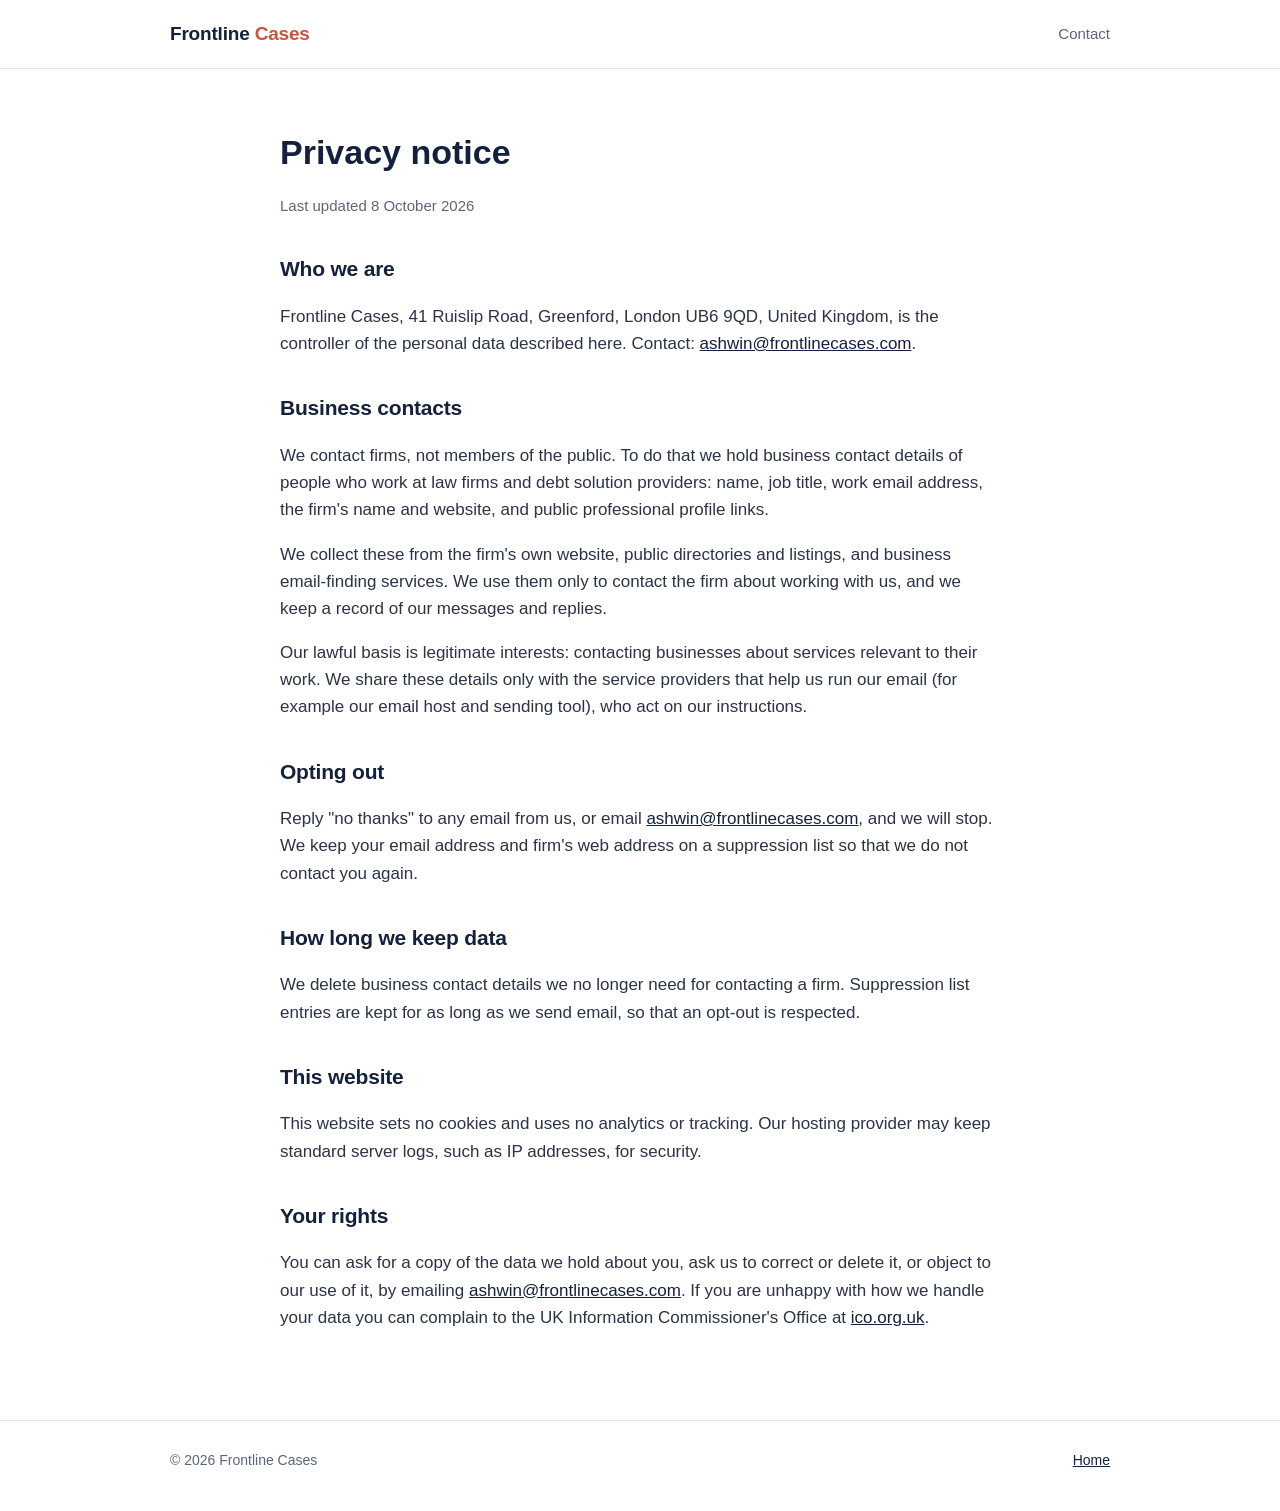
==== privacy.html @ e66d5c88 "Frontline Cases website Co-Authored-By: Claude Opus 5.5 <noreply@anthropic.com>" ====
<!doctype html>
<html lang="en">
<head>
<meta charset="utf-8">
<meta name="viewport" content="width=device-width, initial-scale=1">
<title>Privacy | Frontline Cases</title>
<link rel="stylesheet" href="style.css">
</head>
<body>

<header class="site">
  <div class="wrap">
    <a class="brand" href="/">Frontline<span> Cases</span></a>
    <nav><a href="/#contact">Contact</a></nav>
  </div>
</header>

<main class="doc">
  <div class="wrap">
    <h1>Privacy notice</h1>
    <p class="updated">Last updated 8 October 2026</p>

    <h2>Who we are</h2>
    <p>Frontline Cases, 41 Ruislip Road, Greenford, London UB6 9QD, United Kingdom, is the controller of the personal data described here. Contact: <a href="mailto:ashwin@frontlinecases.com">ashwin@frontlinecases.com</a>.</p>

    <h2>Business contacts</h2>
    <p>We contact firms, not members of the public. To do that we hold business contact details of people who work at law firms and debt solution providers: name, job title, work email address, the firm's name and website, and public professional profile links.</p>
    <p>We collect these from the firm's own website, public directories and listings, and business email-finding services. We use them only to contact the firm about working with us, and we keep a record of our messages and replies.</p>
    <p>Our lawful basis is legitimate interests: contacting businesses about services relevant to their work. We share these details only with the service providers that help us run our email (for example our email host and sending tool), who act on our instructions.</p>

    <h2>Opting out</h2>
    <p>Reply "no thanks" to any email from us, or email <a href="mailto:ashwin@frontlinecases.com">ashwin@frontlinecases.com</a>, and we will stop. We keep your email address and firm's web address on a suppression list so that we do not contact you again.</p>

    <h2>How long we keep data</h2>
    <p>We delete business contact details we no longer need for contacting a firm. Suppression list entries are kept for as long as we send email, so that an opt-out is respected.</p>

    <h2>This website</h2>
    <p>This website sets no cookies and uses no analytics or tracking. Our hosting provider may keep standard server logs, such as IP addresses, for security.</p>

    <h2>Your rights</h2>
    <p>You can ask for a copy of the data we hold about you, ask us to correct or delete it, or object to our use of it, by emailing <a href="mailto:ashwin@frontlinecases.com">ashwin@frontlinecases.com</a>. If you are unhappy with how we handle your data you can complain to the UK Information Commissioner's Office at <a href="https://ico.org.uk">ico.org.uk</a>.</p>
  </div>
</main>

<footer class="site">
  <div class="wrap">
    <span>&copy; 2026 Frontline Cases</span>
    <a href="/">Home</a>
  </div>
</footer>

</body>
</html>
---- style.css ----
:root {
  --ink: #14213d;
  --text: #2b3346;
  --muted: #5d6679;
  --line: #e3e6ec;
  --bg: #ffffff;
  --soft: #f5f6f9;
  --accent: #c8553d;
  --max: 980px;
}
* { box-sizing: border-box; }
html { -webkit-text-size-adjust: 100%; }
body {
  margin: 0;
  background: var(--bg);
  color: var(--text);
  font: 17px/1.6 -apple-system, BlinkMacSystemFont, "Segoe UI", Roboto, "Helvetica Neue", Arial, sans-serif;
}
a { color: var(--ink); }
.wrap { max-width: var(--max); margin: 0 auto; padding: 0 20px; }

header.site { border-bottom: 1px solid var(--line); }
header.site .wrap { display: flex; align-items: center; justify-content: space-between; height: 68px; }
.brand { font-weight: 700; font-size: 19px; color: var(--ink); text-decoration: none; letter-spacing: -0.01em; }
.brand span { color: var(--accent); }
nav a { margin-left: 22px; text-decoration: none; color: var(--muted); font-size: 15px; }
nav a:hover { color: var(--ink); }

.hero { padding: 88px 0 72px; background: var(--soft); border-bottom: 1px solid var(--line); }
.hero h1 { font-size: 42px; line-height: 1.15; color: var(--ink); margin: 0 0 18px; max-width: 760px; letter-spacing: -0.02em; }
.hero p { font-size: 19px; color: var(--muted); margin: 0 0 30px; max-width: 640px; }
.btn { display: inline-block; background: var(--ink); color: #fff; text-decoration: none; padding: 13px 24px; border-radius: 6px; font-weight: 600; font-size: 16px; }
.btn:hover { background: #22325a; }

section { padding: 64px 0; }
section + section { border-top: 1px solid var(--line); }
h2 { font-size: 28px; color: var(--ink); margin: 0 0 10px; letter-spacing: -0.01em; }
.lead { color: var(--muted); margin: 0 0 34px; max-width: 640px; }

.grid { display: grid; grid-template-columns: repeat(3, 1fr); gap: 20px; }
.card { border: 1px solid var(--line); border-radius: 8px; padding: 24px; background: #fff; }
.card .tag { font-size: 12px; font-weight: 700; letter-spacing: 0.08em; text-transform: uppercase; color: var(--accent); }
.card h3 { margin: 8px 0 8px; font-size: 19px; color: var(--ink); }
.card p { margin: 0; color: var(--muted); font-size: 16px; }

ol.steps { list-style: none; counter-reset: s; padding: 0; margin: 0; display: grid; grid-template-columns: repeat(3, 1fr); gap: 20px; }
ol.steps li { counter-increment: s; padding-top: 6px; }
ol.steps li::before { content: counter(s); display: inline-flex; width: 32px; height: 32px; border-radius: 50%; background: var(--ink); color: #fff; font-weight: 700; align-items: center; justify-content: center; margin-bottom: 12px; }
ol.steps h3 { margin: 0 0 6px; font-size: 18px; color: var(--ink); }
ol.steps p { margin: 0; color: var(--muted); font-size: 16px; }

.contact { background: var(--soft); }
.contact address { font-style: normal; color: var(--muted); margin-top: 20px; }

footer.site { padding: 28px 0 40px; border-top: 1px solid var(--line); font-size: 14px; color: var(--muted); }
footer.site .wrap { display: flex; justify-content: space-between; gap: 16px; flex-wrap: wrap; }

.doc { padding: 56px 0 72px; }
.doc .wrap { max-width: 760px; }
.doc h1 { font-size: 34px; color: var(--ink); margin: 0 0 6px; }
.doc h2 { font-size: 21px; margin-top: 34px; }
.doc .updated { color: var(--muted); font-size: 15px; margin-bottom: 26px; }

@media (max-width: 760px) {
  .hero { padding: 56px 0 48px; }
  .hero h1 { font-size: 31px; }
  .grid, ol.steps { grid-template-columns: 1fr; }
  nav a { margin-left: 14px; }
  section { padding: 48px 0; }
}
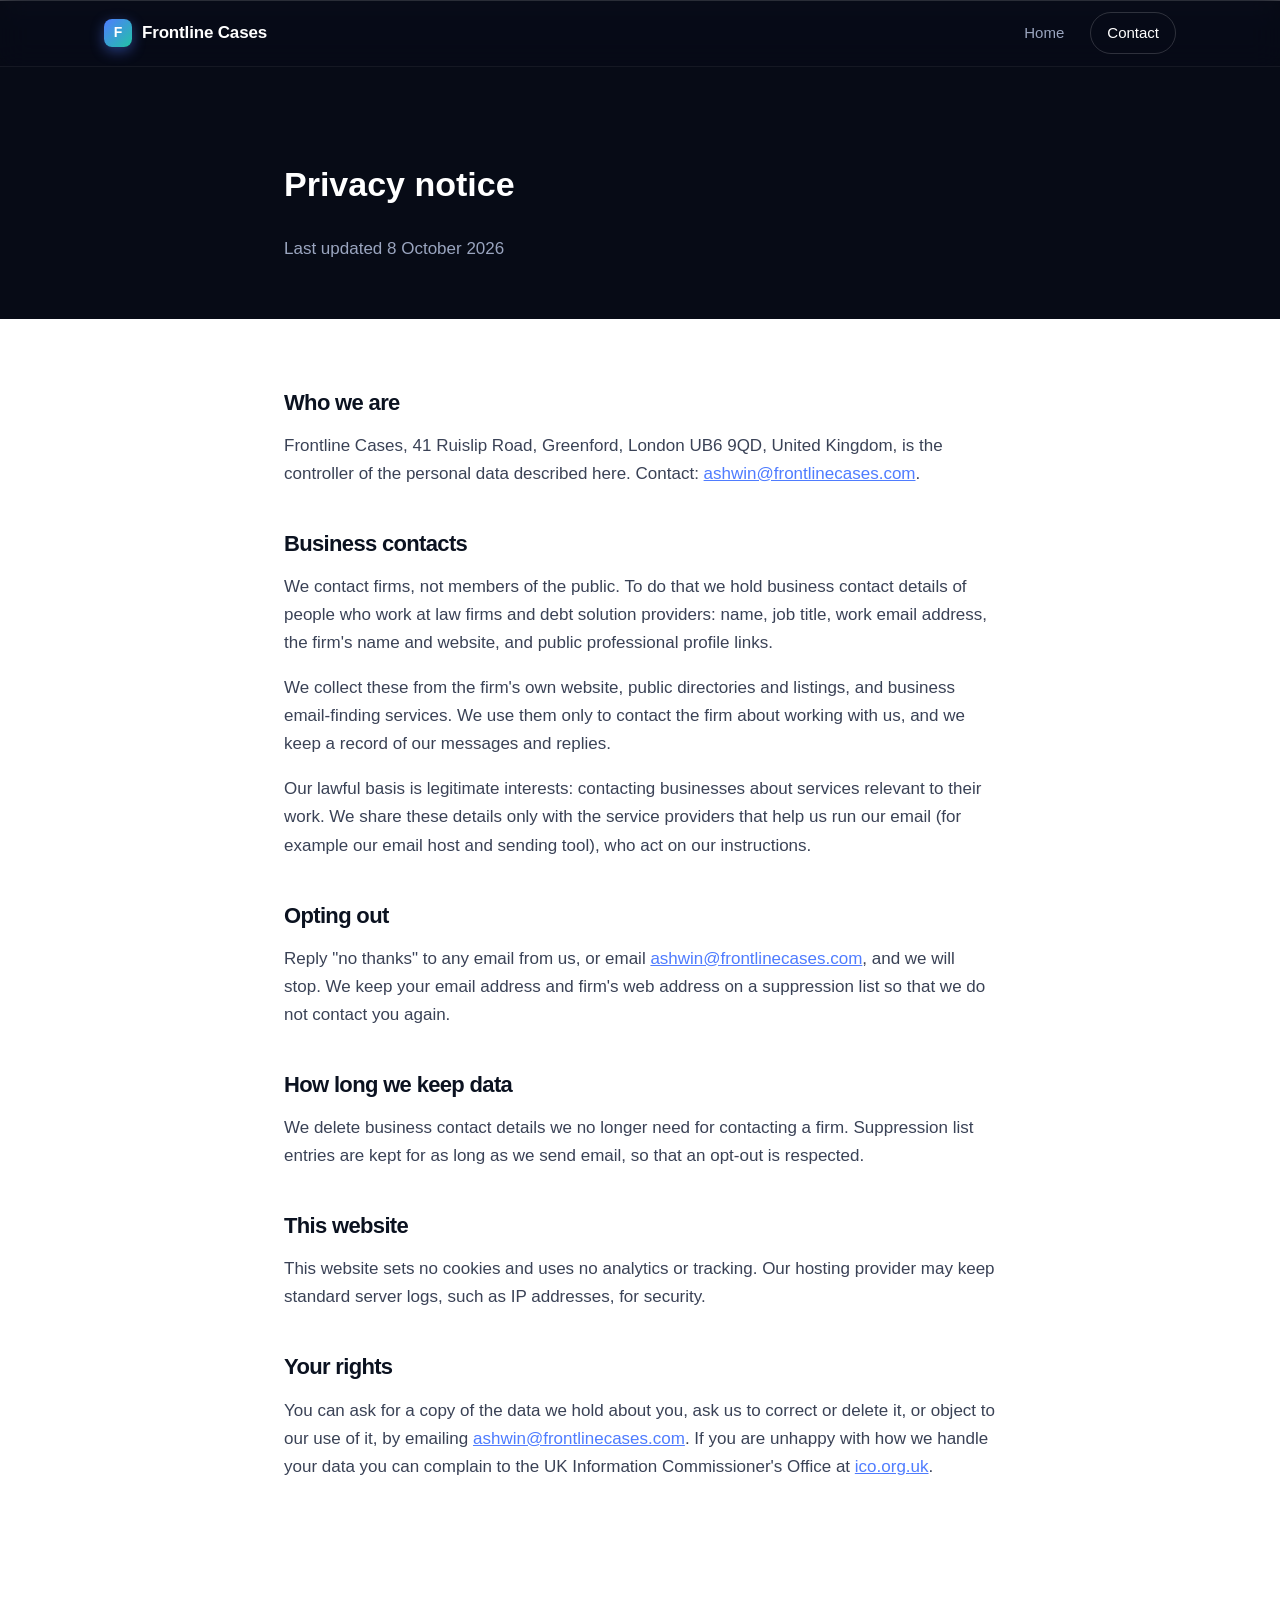
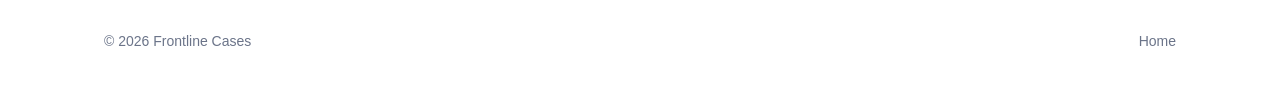
==== commit c95da80f: "Redesign: dark gradient hero, icon cards, contact panel, dark mode Co-Authored-By: Claude Opus 5.5 <" ====
--- a/privacy.html
+++ b/privacy.html
@@ -4,21 +4,28 @@
 <meta charset="utf-8">
 <meta name="viewport" content="width=device-width, initial-scale=1">
 <title>Privacy | Frontline Cases</title>
+<meta name="theme-color" content="#070b16">
+<link rel="icon" href="data:image/svg+xml,%3Csvg xmlns='http://www.w3.org/2000/svg' viewBox='0 0 32 32'%3E%3Cdefs%3E%3ClinearGradient id='g' x1='0' y1='0' x2='1' y2='1'%3E%3Cstop offset='0' stop-color='%234f7cff'/%3E%3Cstop offset='1' stop-color='%2322c3a6'/%3E%3C/linearGradient%3E%3C/defs%3E%3Crect width='32' height='32' rx='8' fill='url(%23g)'/%3E%3Ctext x='16' y='22' font-family='Arial' font-weight='800' font-size='16' fill='white' text-anchor='middle'%3EF%3C/text%3E%3C/svg%3E">
 <link rel="stylesheet" href="style.css">
 </head>
 <body>
 
 <header class="site">
   <div class="wrap">
-    <a class="brand" href="/">Frontline<span> Cases</span></a>
-    <nav><a href="/#contact">Contact</a></nav>
+    <a class="brand" href="/"><span class="mark">F</span>Frontline Cases</a>
+    <nav><a href="/">Home</a><a class="pill" href="/#contact">Contact</a></nav>
   </div>
 </header>
 
+<div class="doc-hero">
+  <div class="wrap" style="max-width:760px">
+    <h1>Privacy notice</h1>
+    <p class="updated">Last updated 8 October 2026</p>
+  </div>
+</div>
+
 <main class="doc">
   <div class="wrap">
-    <h1>Privacy notice</h1>
-    <p class="updated">Last updated 8 October 2026</p>
 
     <h2>Who we are</h2>
     <p>Frontline Cases, 41 Ruislip Road, Greenford, London UB6 9QD, United Kingdom, is the controller of the personal data described here. Contact: <a href="mailto:ashwin@frontlinecases.com">ashwin@frontlinecases.com</a>.</p>
--- a/style.css
+++ b/style.css
@@ -1,70 +1,205 @@
 :root {
-  --ink: #14213d;
-  --text: #2b3346;
-  --muted: #5d6679;
-  --line: #e3e6ec;
   --bg: #ffffff;
-  --soft: #f5f6f9;
-  --accent: #c8553d;
-  --max: 980px;
-}
+  --bg-soft: #f6f7fb;
+  --ink: #0b1220;
+  --text: #3a4256;
+  --muted: #6b7489;
+  --line: rgba(11, 18, 32, 0.08);
+  --card: #ffffff;
+  --accent: #4f7cff;
+  --accent-2: #22c3a6;
+  --hero-bg: #070b16;
+  --hero-text: #e8ecf6;
+  --hero-muted: #9aa5bf;
+  --radius: 16px;
+  --max: 1120px;
+  --shadow: 0 1px 2px rgba(11, 18, 32, 0.04), 0 8px 24px rgba(11, 18, 32, 0.06);
+}
+@media (prefers-color-scheme: dark) {
+  :root {
+    --bg: #0a0f1c;
+    --bg-soft: #0e1424;
+    --ink: #eef1f8;
+    --text: #c3cadb;
+    --muted: #8e98b0;
+    --line: rgba(255, 255, 255, 0.08);
+    --card: #111829;
+    --shadow: 0 1px 2px rgba(0, 0, 0, 0.3), 0 8px 24px rgba(0, 0, 0, 0.25);
+  }
+}
+
 * { box-sizing: border-box; }
-html { -webkit-text-size-adjust: 100%; }
+html { -webkit-text-size-adjust: 100%; scroll-behavior: smooth; }
 body {
   margin: 0;
   background: var(--bg);
   color: var(--text);
-  font: 17px/1.6 -apple-system, BlinkMacSystemFont, "Segoe UI", Roboto, "Helvetica Neue", Arial, sans-serif;
-}
-a { color: var(--ink); }
-.wrap { max-width: var(--max); margin: 0 auto; padding: 0 20px; }
-
-header.site { border-bottom: 1px solid var(--line); }
-header.site .wrap { display: flex; align-items: center; justify-content: space-between; height: 68px; }
-.brand { font-weight: 700; font-size: 19px; color: var(--ink); text-decoration: none; letter-spacing: -0.01em; }
-.brand span { color: var(--accent); }
-nav a { margin-left: 22px; text-decoration: none; color: var(--muted); font-size: 15px; }
-nav a:hover { color: var(--ink); }
-
-.hero { padding: 88px 0 72px; background: var(--soft); border-bottom: 1px solid var(--line); }
-.hero h1 { font-size: 42px; line-height: 1.15; color: var(--ink); margin: 0 0 18px; max-width: 760px; letter-spacing: -0.02em; }
-.hero p { font-size: 19px; color: var(--muted); margin: 0 0 30px; max-width: 640px; }
-.btn { display: inline-block; background: var(--ink); color: #fff; text-decoration: none; padding: 13px 24px; border-radius: 6px; font-weight: 600; font-size: 16px; }
-.btn:hover { background: #22325a; }
-
-section { padding: 64px 0; }
-section + section { border-top: 1px solid var(--line); }
-h2 { font-size: 28px; color: var(--ink); margin: 0 0 10px; letter-spacing: -0.01em; }
-.lead { color: var(--muted); margin: 0 0 34px; max-width: 640px; }
+  font: 17px/1.65 Inter, ui-sans-serif, -apple-system, BlinkMacSystemFont, "Segoe UI Variable", "Segoe UI", Roboto, "Helvetica Neue", Arial, sans-serif;
+  -webkit-font-smoothing: antialiased;
+}
+a { color: inherit; }
+.wrap { max-width: var(--max); margin: 0 auto; padding: 0 24px; }
+
+/* Header */
+header.site {
+  position: sticky; top: 0; z-index: 10;
+  background: rgba(7, 11, 22, 0.72);
+  backdrop-filter: saturate(160%) blur(14px);
+  -webkit-backdrop-filter: saturate(160%) blur(14px);
+  border-bottom: 1px solid rgba(255, 255, 255, 0.06);
+}
+header.site .wrap { display: flex; align-items: center; justify-content: space-between; height: 66px; }
+.brand { display: inline-flex; align-items: center; gap: 10px; font-weight: 700; font-size: 17px; color: #fff; text-decoration: none; letter-spacing: -0.01em; }
+.brand .mark {
+  width: 28px; height: 28px; border-radius: 8px;
+  background: linear-gradient(135deg, var(--accent), var(--accent-2));
+  display: inline-grid; place-items: center; color: #fff; font-size: 14px; font-weight: 800;
+  box-shadow: 0 4px 14px rgba(79, 124, 255, 0.45);
+}
+nav { display: flex; align-items: center; gap: 26px; }
+nav a { text-decoration: none; color: var(--hero-muted); font-size: 15px; transition: color .15s; }
+nav a:hover { color: #fff; }
+nav a.pill { color: #fff; padding: 8px 16px; border-radius: 999px; border: 1px solid rgba(255, 255, 255, 0.16); }
+nav a.pill:hover { background: rgba(255, 255, 255, 0.08); }
+
+/* Hero */
+.hero {
+  position: relative; overflow: hidden;
+  background: var(--hero-bg); color: var(--hero-text);
+  padding: 120px 0 128px; margin-top: -66px; padding-top: 186px;
+}
+.hero::before {
+  content: ""; position: absolute; inset: -20% -10% auto -10%; height: 140%;
+  background:
+    radial-gradient(40% 50% at 18% 30%, rgba(79, 124, 255, 0.35), transparent 70%),
+    radial-gradient(35% 45% at 82% 20%, rgba(34, 195, 166, 0.22), transparent 70%),
+    radial-gradient(30% 40% at 60% 90%, rgba(124, 92, 255, 0.18), transparent 70%);
+  filter: blur(10px); pointer-events: none;
+}
+.hero::after {
+  content: ""; position: absolute; inset: 0;
+  background-image: linear-gradient(rgba(255,255,255,0.04) 1px, transparent 1px), linear-gradient(90deg, rgba(255,255,255,0.04) 1px, transparent 1px);
+  background-size: 56px 56px;
+  mask-image: radial-gradient(70% 60% at 50% 40%, #000 30%, transparent 80%);
+  -webkit-mask-image: radial-gradient(70% 60% at 50% 40%, #000 30%, transparent 80%);
+  pointer-events: none;
+}
+.hero .wrap { position: relative; z-index: 1; }
+.eyebrow {
+  display: inline-flex; align-items: center; gap: 8px;
+  font-size: 13px; font-weight: 600; letter-spacing: 0.04em;
+  color: var(--hero-text); padding: 6px 14px; border-radius: 999px;
+  background: rgba(255, 255, 255, 0.06); border: 1px solid rgba(255, 255, 255, 0.1);
+  margin-bottom: 26px;
+}
+.eyebrow .dot { width: 7px; height: 7px; border-radius: 50%; background: var(--accent-2); box-shadow: 0 0 10px var(--accent-2); }
+.hero h1 {
+  font-size: clamp(38px, 6vw, 68px); line-height: 1.04; letter-spacing: -0.035em;
+  margin: 0 0 24px; max-width: 900px; font-weight: 750; color: #fff;
+}
+.hero h1 .grad {
+  background: linear-gradient(90deg, #8fb0ff, #6fe3cc);
+  -webkit-background-clip: text; background-clip: text; color: transparent;
+}
+.hero p { font-size: clamp(17px, 2vw, 20px); color: var(--hero-muted); margin: 0 0 40px; max-width: 640px; }
+.actions { display: flex; gap: 14px; flex-wrap: wrap; }
+.btn {
+  display: inline-flex; align-items: center; gap: 8px;
+  text-decoration: none; padding: 14px 24px; border-radius: 12px; font-weight: 600; font-size: 16px;
+  transition: transform .15s, box-shadow .15s, background .15s;
+}
+.btn.primary { background: #fff; color: #0b1220; box-shadow: 0 8px 30px rgba(79, 124, 255, 0.35); }
+.btn.primary:hover { transform: translateY(-1px); box-shadow: 0 12px 36px rgba(79, 124, 255, 0.45); }
+.btn.ghost { color: #fff; border: 1px solid rgba(255, 255, 255, 0.18); }
+.btn.ghost:hover { background: rgba(255, 255, 255, 0.07); }
+.regions { display: flex; gap: 28px; margin-top: 64px; color: var(--hero-muted); font-size: 14px; flex-wrap: wrap; }
+.regions span { display: inline-flex; align-items: center; gap: 8px; }
+.regions b { color: #fff; font-weight: 600; }
+
+/* Sections */
+section { padding: 112px 0; scroll-margin-top: 66px; }
+.kicker { font-size: 13px; font-weight: 700; letter-spacing: 0.12em; text-transform: uppercase; color: var(--accent); margin-bottom: 14px; }
+h2 { font-size: clamp(30px, 4vw, 44px); line-height: 1.1; color: var(--ink); margin: 0 0 16px; letter-spacing: -0.03em; font-weight: 720; }
+.lead { color: var(--muted); margin: 0 0 56px; max-width: 620px; font-size: 18px; }
 
 .grid { display: grid; grid-template-columns: repeat(3, 1fr); gap: 20px; }
-.card { border: 1px solid var(--line); border-radius: 8px; padding: 24px; background: #fff; }
-.card .tag { font-size: 12px; font-weight: 700; letter-spacing: 0.08em; text-transform: uppercase; color: var(--accent); }
-.card h3 { margin: 8px 0 8px; font-size: 19px; color: var(--ink); }
+.card {
+  position: relative; border: 1px solid var(--line); border-radius: var(--radius); padding: 32px 28px;
+  background: var(--card); box-shadow: var(--shadow);
+  transition: transform .2s, box-shadow .2s, border-color .2s;
+}
+.card:hover { transform: translateY(-3px); border-color: rgba(79, 124, 255, 0.35); }
+.icon {
+  width: 46px; height: 46px; border-radius: 12px; display: grid; place-items: center; margin-bottom: 22px;
+  background: linear-gradient(135deg, rgba(79, 124, 255, 0.14), rgba(34, 195, 166, 0.14)); color: var(--accent);
+}
+.icon svg { width: 22px; height: 22px; }
+.card .tag { font-size: 12px; font-weight: 700; letter-spacing: 0.1em; text-transform: uppercase; color: var(--muted); }
+.card h3 { margin: 6px 0 10px; font-size: 20px; color: var(--ink); letter-spacing: -0.01em; }
 .card p { margin: 0; color: var(--muted); font-size: 16px; }
 
+.alt { background: var(--bg-soft); border-top: 1px solid var(--line); border-bottom: 1px solid var(--line); }
 ol.steps { list-style: none; counter-reset: s; padding: 0; margin: 0; display: grid; grid-template-columns: repeat(3, 1fr); gap: 20px; }
-ol.steps li { counter-increment: s; padding-top: 6px; }
-ol.steps li::before { content: counter(s); display: inline-flex; width: 32px; height: 32px; border-radius: 50%; background: var(--ink); color: #fff; font-weight: 700; align-items: center; justify-content: center; margin-bottom: 12px; }
-ol.steps h3 { margin: 0 0 6px; font-size: 18px; color: var(--ink); }
+ol.steps li { counter-increment: s; padding: 32px 28px; border-radius: var(--radius); background: var(--card); border: 1px solid var(--line); }
+ol.steps li::before {
+  content: "0" counter(s); display: block; font-size: 14px; font-weight: 700; letter-spacing: 0.08em;
+  background: linear-gradient(90deg, var(--accent), var(--accent-2));
+  -webkit-background-clip: text; background-clip: text; color: transparent; margin-bottom: 18px;
+}
+ol.steps h3 { margin: 0 0 8px; font-size: 20px; color: var(--ink); letter-spacing: -0.01em; }
 ol.steps p { margin: 0; color: var(--muted); font-size: 16px; }
 
-.contact { background: var(--soft); }
-.contact address { font-style: normal; color: var(--muted); margin-top: 20px; }
-
-footer.site { padding: 28px 0 40px; border-top: 1px solid var(--line); font-size: 14px; color: var(--muted); }
+.note { margin-top: 28px; color: var(--muted); font-size: 15px; display: flex; gap: 10px; align-items: center; }
+.note svg { width: 18px; height: 18px; color: var(--accent-2); flex: none; }
+
+/* Contact band */
+.cta {
+  position: relative; overflow: hidden; border-radius: 24px; padding: 64px 56px;
+  background: var(--hero-bg); color: var(--hero-text);
+  display: grid; grid-template-columns: 1.3fr 1fr; gap: 40px; align-items: center;
+}
+.cta::before {
+  content: ""; position: absolute; inset: 0;
+  background: radial-gradient(50% 80% at 0% 0%, rgba(79, 124, 255, 0.35), transparent 70%),
+              radial-gradient(40% 70% at 100% 100%, rgba(34, 195, 166, 0.25), transparent 70%);
+  pointer-events: none;
+}
+.cta > * { position: relative; }
+.cta h2 { color: #fff; margin-bottom: 12px; }
+.cta p { color: var(--hero-muted); margin: 0 0 28px; font-size: 18px; }
+.cta address { font-style: normal; color: var(--hero-muted); font-size: 15px; line-height: 1.8; padding-left: 28px; border-left: 1px solid rgba(255, 255, 255, 0.12); }
+.cta address b { color: #fff; font-weight: 600; }
+
+/* Footer */
+footer.site { padding: 36px 0 48px; font-size: 14px; color: var(--muted); }
 footer.site .wrap { display: flex; justify-content: space-between; gap: 16px; flex-wrap: wrap; }
-
-.doc { padding: 56px 0 72px; }
+footer.site a { text-decoration: none; }
+footer.site a:hover { color: var(--ink); }
+
+/* Document pages */
+.doc { padding: 72px 0 96px; }
 .doc .wrap { max-width: 760px; }
-.doc h1 { font-size: 34px; color: var(--ink); margin: 0 0 6px; }
-.doc h2 { font-size: 21px; margin-top: 34px; }
-.doc .updated { color: var(--muted); font-size: 15px; margin-bottom: 26px; }
-
-@media (max-width: 760px) {
-  .hero { padding: 56px 0 48px; }
-  .hero h1 { font-size: 31px; }
+.doc h1 { font-size: clamp(32px, 4vw, 44px); color: var(--ink); margin: 0 0 8px; letter-spacing: -0.03em; }
+.doc h2 { font-size: 22px; margin: 44px 0 10px; }
+.doc .wrap > h2:first-child { margin-top: 0; }
+.doc a { color: var(--accent); }
+.doc .updated { color: var(--muted); font-size: 15px; margin-bottom: 30px; }
+.doc-hero { background: var(--hero-bg); margin-top: -66px; padding: 132px 0 56px; color: var(--hero-text); }
+.doc-hero h1 { color: #fff; }
+.doc-hero .updated { color: var(--hero-muted); margin: 0; }
+
+@media (max-width: 860px) {
   .grid, ol.steps { grid-template-columns: 1fr; }
-  nav a { margin-left: 14px; }
-  section { padding: 48px 0; }
-}
+  .cta { grid-template-columns: 1fr; padding: 44px 28px; }
+  .cta address { padding-left: 0; border-left: 0; padding-top: 24px; border-top: 1px solid rgba(255, 255, 255, 0.12); }
+  section { padding: 80px 0; }
+  nav a:not(.pill) { display: none; }
+}
+@media (max-width: 560px) {
+  .wrap { padding: 0 16px; }
+  .hero { padding-top: 140px; padding-bottom: 88px; }
+  .regions { margin-top: 44px; gap: 16px; }
+}
+@media (prefers-reduced-motion: reduce) {
+  * { transition: none !important; scroll-behavior: auto !important; }
+}
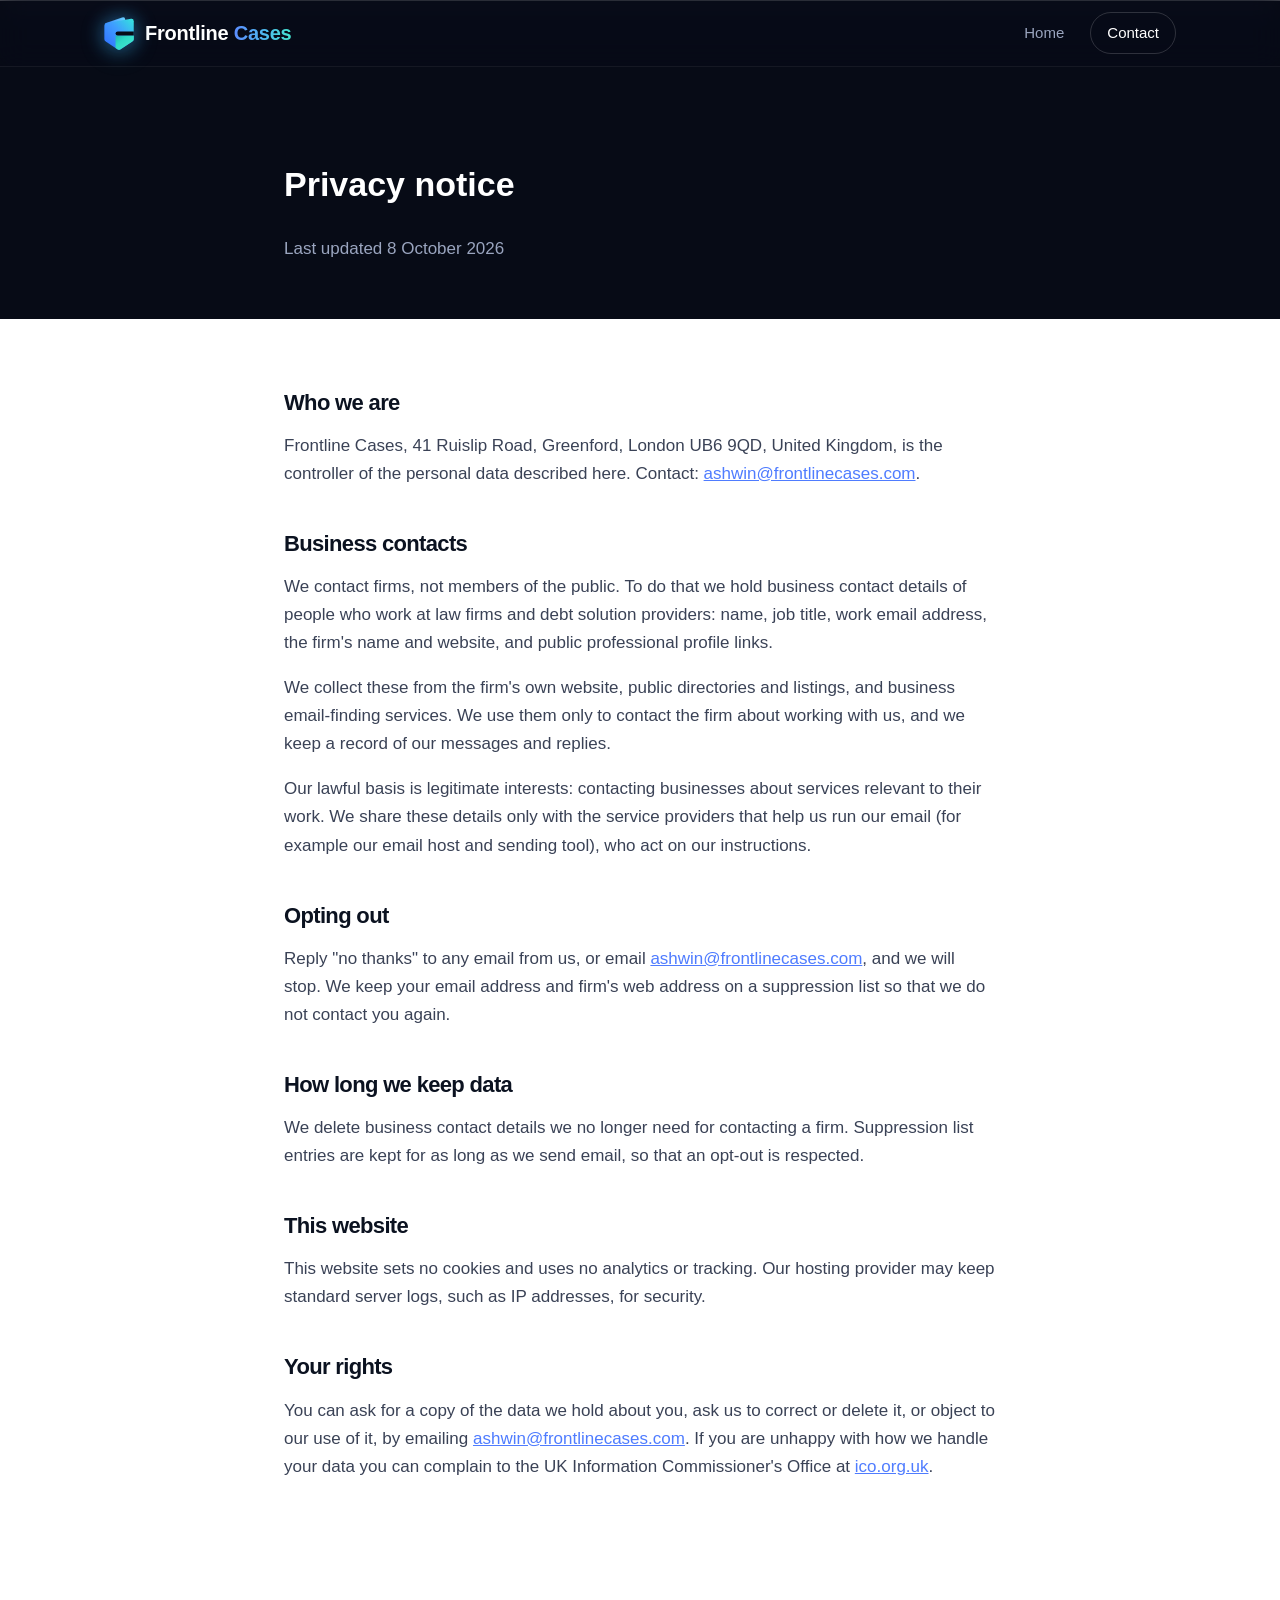
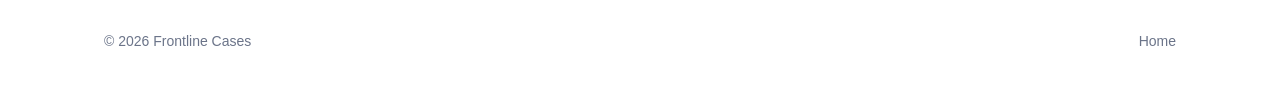
==== commit 95a4bae7: "New logo: shield F mark and two-tone wordmark Co-Authored-By: Claude Opus 5.5 <noreply@anthropic.com" ====
--- a/privacy.html
+++ b/privacy.html
@@ -5,14 +5,22 @@
 <meta name="viewport" content="width=device-width, initial-scale=1">
 <title>Privacy | Frontline Cases</title>
 <meta name="theme-color" content="#070b16">
-<link rel="icon" href="data:image/svg+xml,%3Csvg xmlns='http://www.w3.org/2000/svg' viewBox='0 0 32 32'%3E%3Cdefs%3E%3ClinearGradient id='g' x1='0' y1='0' x2='1' y2='1'%3E%3Cstop offset='0' stop-color='%234f7cff'/%3E%3Cstop offset='1' stop-color='%2322c3a6'/%3E%3C/linearGradient%3E%3C/defs%3E%3Crect width='32' height='32' rx='8' fill='url(%23g)'/%3E%3Ctext x='16' y='22' font-family='Arial' font-weight='800' font-size='16' fill='white' text-anchor='middle'%3EF%3C/text%3E%3C/svg%3E">
+<link rel="icon" href="data:image/svg+xml,%3Csvg xmlns=%22http://www.w3.org/2000/svg%22 viewBox=%22-3 -1 50 53%22%3E%3Cdefs%3E%3ClinearGradient id=%22fcA%22 x1=%220%22 y1=%221%22 x2=%221%22 y2=%220%22%3E%3Cstop offset=%220%22 stop-color=%22#2f6bff%22/%3E%3Cstop offset=%22.55%22 stop-color=%22#3f9dff%22/%3E%3Cstop offset=%221%22 stop-color=%22#34e6dc%22/%3E%3C/linearGradient%3E%3ClinearGradient id=%22fcB%22 x1=%220%22 y1=%220%22 x2=%221%22 y2=%220%22%3E%3Cstop offset=%220%22 stop-color=%22#3b82ff%22/%3E%3Cstop offset=%221%22 stop-color=%22#5fb4ff%22/%3E%3C/linearGradient%3E%3ClinearGradient id=%22fcC%22 x1=%220%22 y1=%220%22 x2=%221%22 y2=%221%22%3E%3Cstop offset=%220%22 stop-color=%22#1fb8b0%22/%3E%3Cstop offset=%22.35%22 stop-color=%22#2fd9c6%22/%3E%3Cstop offset=%221%22 stop-color=%22#46ecd2%22/%3E%3C/linearGradient%3E%3C/defs%3E%3Cpath d=%22M2 10.5 L26.5 2 Q31 0.6 31 5 L31 9.5 L2 15 Z%22 fill=%22url(#fcB)%22/%3E%3Cpath d=%22M0.5 14 Q0.5 10.8 3.6 10.2 L39.6 4 Q43.6 3.4 43.6 7.4 L43.6 33.6 Q43.6 36 41.5 37.4 L24.4 48.6 Q22 50.1 19.6 48.6 L2.6 37.4 Q0.5 36 0.5 33.6 Z%22 fill=%22url(#fcA)%22/%3E%3Cpath d=%22M17 28.6 L43.6 28.6 L43.6 33.6 Q43.6 36 41.5 37.4 L24.4 48.6 Q22 50.1 19.6 48.6 L17 46.9 Z%22 fill=%22url(#fcC)%22/%3E%3Cpath d=%22M20.2 22.6 L43.6 22.6 L43.6 28.6 L20.2 28.6 Q17 28.6 17 25.6 Q17 22.6 20.2 22.6 Z%22 fill=%22#070b16%22/%3E%3C/svg%3E">
 <link rel="stylesheet" href="style.css">
 </head>
 <body>
 
 <header class="site">
   <div class="wrap">
-    <a class="brand" href="/"><span class="mark">F</span>Frontline Cases</a>
+    <a class="brand" href="/" aria-label="Frontline Cases home"><svg class="mark" viewBox="0 0 44 51" aria-hidden="true"><defs>
+<linearGradient id="fcA" x1="0" y1="1" x2="1" y2="0"><stop offset="0" stop-color="#2f6bff"/><stop offset=".55" stop-color="#3f9dff"/><stop offset="1" stop-color="#34e6dc"/></linearGradient>
+<linearGradient id="fcB" x1="0" y1="0" x2="1" y2="0"><stop offset="0" stop-color="#3f8cff"/><stop offset="1" stop-color="#6ad0ff"/></linearGradient>
+<linearGradient id="fcC" x1="0" y1="0" x2="1" y2="1"><stop offset="0" stop-color="#1fb8b0"/><stop offset=".35" stop-color="#2fd9c6"/><stop offset="1" stop-color="#46ecd2"/></linearGradient>
+</defs>
+<path d="M2 10.5 L26.5 2 Q31 0.6 31 5 L31 9.5 L2 15 Z" fill="url(#fcB)"/>
+<path d="M0.5 14 Q0.5 10.8 3.6 10.2 L39.6 4 Q43.6 3.4 43.6 7.4 L43.6 33.6 Q43.6 36 41.5 37.4 L24.4 48.6 Q22 50.1 19.6 48.6 L2.6 37.4 Q0.5 36 0.5 33.6 Z" fill="url(#fcA)"/>
+<path d="M17 28.6 L43.6 28.6 L43.6 33.6 Q43.6 36 41.5 37.4 L24.4 48.6 Q22 50.1 19.6 48.6 L17 46.9 Z" fill="url(#fcC)"/>
+<path d="M20.2 22.6 L43.6 22.6 L43.6 28.6 L20.2 28.6 Q17 28.6 17 25.6 Q17 22.6 20.2 22.6 Z" fill="#070b16"/></svg><span class="word">Frontline <span class="grad-word">Cases</span></span></a>
     <nav><a href="/">Home</a><a class="pill" href="/#contact">Contact</a></nav>
   </div>
 </header>
--- a/style.css
+++ b/style.css
@@ -49,12 +49,18 @@
   border-bottom: 1px solid rgba(255, 255, 255, 0.06);
 }
 header.site .wrap { display: flex; align-items: center; justify-content: space-between; height: 66px; }
-.brand { display: inline-flex; align-items: center; gap: 10px; font-weight: 700; font-size: 17px; color: #fff; text-decoration: none; letter-spacing: -0.01em; }
+.brand { display: inline-flex; align-items: center; gap: 11px; color: #fff; text-decoration: none; }
 .brand .mark {
-  width: 28px; height: 28px; border-radius: 8px;
-  background: linear-gradient(135deg, var(--accent), var(--accent-2));
-  display: inline-grid; place-items: center; color: #fff; font-size: 14px; font-weight: 800;
-  box-shadow: 0 4px 14px rgba(79, 124, 255, 0.45);
+  width: 30px; height: 35px; flex: none; overflow: visible;
+  filter: drop-shadow(0 0 10px rgba(63, 157, 255, 0.45)) drop-shadow(0 4px 10px rgba(52, 230, 220, 0.18));
+}
+.brand .word {
+  font-family: "Segoe UI Variable Display", "Segoe UI", "Nunito", ui-rounded, "SF Pro Rounded", "Helvetica Neue", Arial, sans-serif;
+  font-weight: 700; font-size: 20px; letter-spacing: -0.012em; line-height: 1; white-space: nowrap;
+}
+.brand .grad-word {
+  background: linear-gradient(90deg, #5b8cff 0%, #4fb6f0 50%, #45e3cf 100%);
+  -webkit-background-clip: text; background-clip: text; color: transparent;
 }
 nav { display: flex; align-items: center; gap: 26px; }
 nav a { text-decoration: none; color: var(--hero-muted); font-size: 15px; transition: color .15s; }
